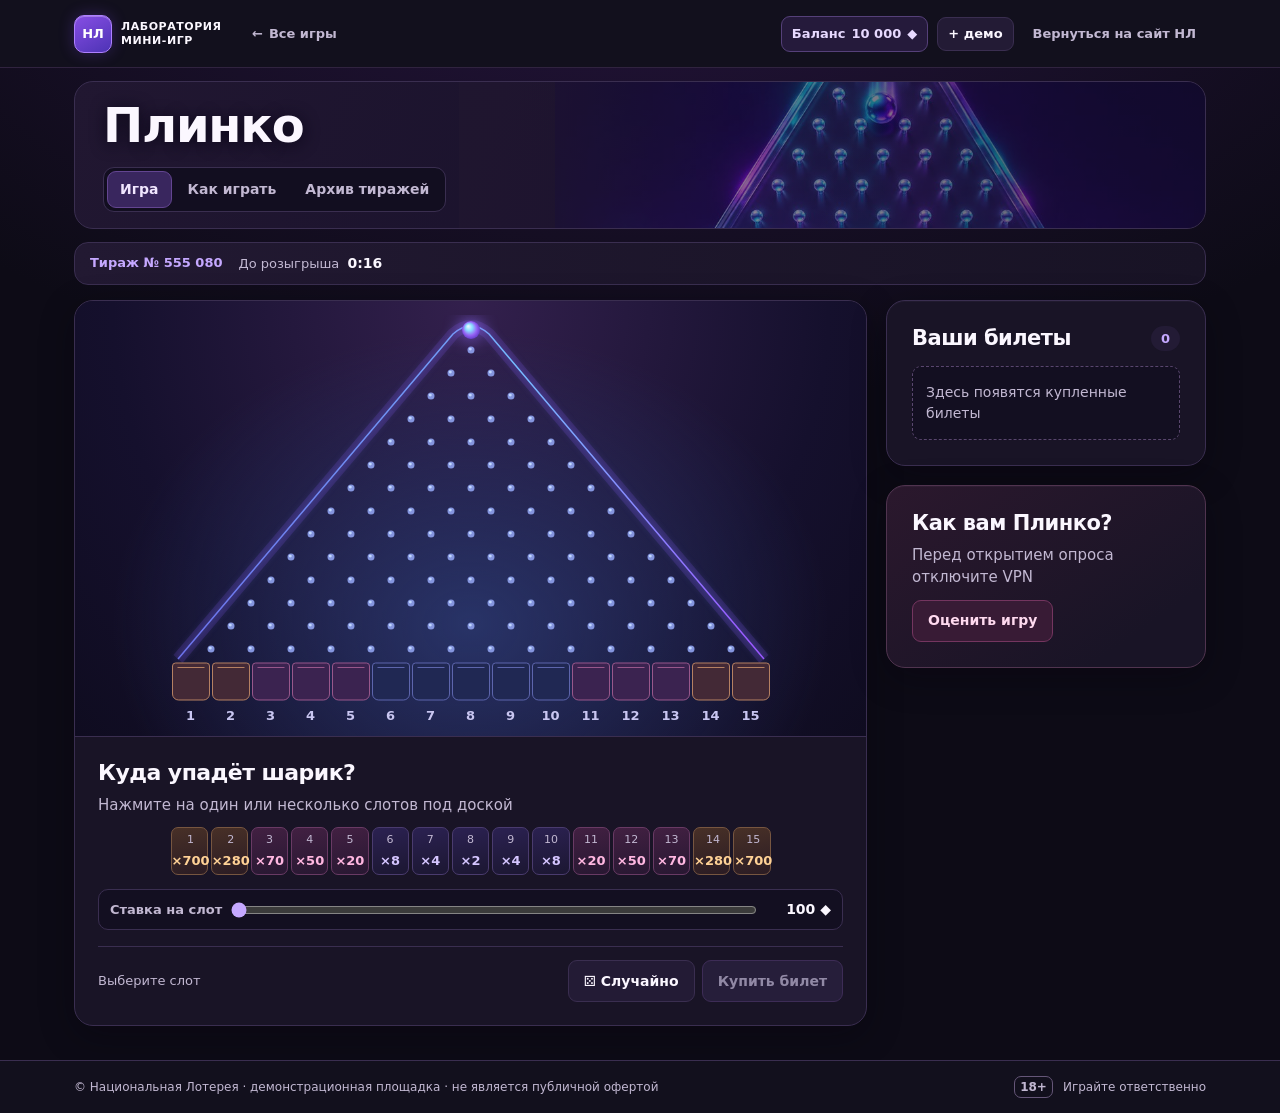
==== plinko.html @ df601f4a "Обновить мини-игры до MVP 1.2" ====
<!DOCTYPE html>
<html lang="ru">
<head>
<meta charset="UTF-8">
<meta name="viewport" content="width=device-width, initial-scale=1.0">
<meta name="robots" content="noindex, nofollow">
<!-- Yandex.Metrika counter -->
<script type="text/javascript">
    (function(m,e,t,r,i,k,a){
        m[i]=m[i]||function(){(m[i].a=m[i].a||[]).push(arguments)};
        m[i].l=1*new Date();
        for (var j = 0; j < document.scripts.length; j++) {if (document.scripts[j].src === r) { return; }}
        k=e.createElement(t),a=e.getElementsByTagName(t)[0],k.async=1,k.src=r,a.parentNode.insertBefore(k,a)
    })(window, document,'script','https://mc.yandex.ru/metrika/tag.js?id=113672659', 'ym');
    ym(113672659, 'init', {ssr:true, webvisor:true, clickmap:true, ecommerce:"dataLayer", referrer: document.referrer, url: location.href, accurateTrackBounce:true, trackLinks:true});
</script>
<!-- /Yandex.Metrika counter -->
<title>Плинко — Лаборатория мини-игр · Национальная Лотерея</title>
<link rel="stylesheet" href="assets/css/common.css">
<link rel="stylesheet" href="assets/css/plinko.css">
</head>
<body class="plinko-page">
<!-- Yandex.Metrika counter (noscript) -->
<noscript><div><img src="https://mc.yandex.ru/watch/113672659" style="position:absolute; left:-9999px;" alt="" /></div></noscript>
<!-- /Yandex.Metrika counter (noscript) -->

<header id="nlHeader"></header>
<main class="wrap">
  <div class="game-heading">
    <h1>Плинко</h1>
    <nav id="nlTabs" aria-label="Разделы игры"></nav>
  </div>

  <section class="nl-view active" id="view-game">
    <div class="nl-drawbar">
      <span class="pill">Тираж № <b id="plDrawNo" class="tnum">—</b></span>
      <span class="timer" id="plTimerWrap">До розыгрыша <b id="plTimer" class="tnum">—</b></span>
    </div>

    <div class="play-layout pl-layout">
      <div class="play-main">
        <section class="card pl-stage">
          <div class="board-art">
            <canvas id="board" width="600" height="390" aria-label="Доска Плинко"></canvas>
            <ol class="board-slots" id="plBoardSlots" aria-label="Слоты на доске"></ol>
            <p id="plPurchasedKey" class="board-key" hidden><span aria-hidden="true"></span>Купленные слоты</p>
          </div>
          <div class="pl-controls">
            <div class="section-heading">
              <h2>Куда упадёт шарик?</h2>
              <p>Нажмите на один или несколько слотов под доской</p>
            </div>
            <div class="slots-grid" id="plSlots" aria-label="Слоты"></div>
            <div class="stake-row">
              <label for="plStake">Ставка на слот</label>
              <input type="range" id="plStake" min="1" max="10" step="1" value="1">
              <output id="plStakeVal" for="plStake"></output>
            </div>
            <div class="purchase-bar">
              <div class="purchase-info">
                <span id="plSelText" role="status">Выберите слот</span>
                <span id="plPotWin"></span>
              </div>
              <div class="pl-actions">
                <button class="btn btn-ghost" id="plRandom">⚄ Случайно</button>
                <button class="btn btn-primary" id="plAddBtn" disabled>Купить билет</button>
              </div>
            </div>
          </div>
        </section>
      </div>

      <aside class="play-main">
        <section class="card card-pad tickets-panel">
          <div class="tickets-heading"><h2>Ваши билеты</h2><span class="count-badge" id="plSlipCnt">0</span></div>
          <div class="ticket-list" id="plSlip"></div>
          <div class="result-banner" id="plBanner" role="status" hidden></div>
        </section>
        <section class="card card-pad feedback-panel">
          <h2>Как вам Плинко?</h2>
          <p>Перед открытием опроса отключите VPN</p>
          <a class="btn btn-feedback" data-survey target="_blank" rel="noopener"
             data-track="gc_survey_open" data-track-params='{"entry_point":"plinko"}'>Оценить игру</a>
        </section>
      </aside>
    </div>
  </section>

  <section class="nl-view" id="view-how">
    <header class="section-heading rules-heading"><h2>Как играть</h2>
      <p>Угадайте, в каком из 15 слотов остановится шарик</p>
    </header>
    <div class="rule-grid three">
      <article class="card card-pad">
        <h3>1. Выберите слоты</h3>
        <div class="pl-static-example" aria-hidden="true"><span>7 · ×4</span><b>8 · ×2</b><span>9 · ×4</span></div>
        <p>Нажмите на один или несколько слотов под доской. Каждый выбранный слот считается отдельной ставкой</p>
      </article>
      <article class="card card-pad">
        <h3>2. Купите билет</h3>
        <p>Ползунком задайте сумму на один слот — от 100 до 1 000 кристаллов. Общая цена зависит от суммы ставки и количества выбранных слотов</p>
      </article>
      <article class="card card-pad">
        <h3>3. Проверьте результат</h3>
        <p>Раз в минуту определяется один слот для всех билетов тиража. Шарик на доске показывает результат. Итог по вашим ставкам появится в истории баланса</p>
      </article>
    </div>
    <article class="card card-pad rules-note">
      <h3>Условия победы</h3>
      <p>Если шарик остановился в выбранном слоте, ставка умножается на его коэффициент. Например, 200 кристаллов на слот 9 с коэффициентом ×4 принесут 800 кристаллов, если выпадет слот 9</p>
    </article>
    <article class="card card-pad">
      <h3>Таблица выигрышей</h3>
      <div class="table-scroll">
        <table class="nl-table">
          <thead><tr>
            <th scope="col">Слот</th>
            <th scope="col" class="r">Коэффициент</th><th scope="col" class="r">Выигрыш со 100 ◆</th>
          </tr></thead>
          <tbody id="plPrizes"></tbody>
        </table>
      </div>
    </article>
  </section>

  <section class="nl-view" id="view-history">
    <header class="section-heading rules-heading"><h2>Архив тиражей</h2>
      <p>Выпавшие слоты и результаты последних 10 розыгрышей</p>
    </header>
    <div class="archive-list" id="plHist"></div>
  </section>
</main>

<footer id="nlFooter"></footer>

<script src="assets/js/nl-config.js"></script>
<script src="assets/js/nl-ab.js"></script>
<script src="assets/js/nl-track.js"></script>
<script src="assets/js/nl-shell.js"></script>
<script src="assets/js/nl-rules.js"></script>
<script src="assets/js/nl-draw.js"></script>
<script src="assets/js/plinko.js"></script>
</body>
</html>
---- assets/css/common.css ----
:root {
  color-scheme: dark;
  --bg: #0d0b16;
  --panel: #191426;
  --soft: #231b35;
  --well: #130f21;
  --line: #3a2e50;
  --ink: #fbf7ff;
  --muted: #c2b8d2;
  --purple: #c5a8ff;
  --violet-line: #694a9d;
  --action: linear-gradient(120deg, #7544e2, #5538c4);
  --action-hover: linear-gradient(120deg, #7547d6, #4c39bd);
  --magenta: #ff92ca;
  --magenta-soft: #381b35;
  --gold: #ffcf88;
  --green: #83f2c6;
  --green-soft: #153833;
  --red: #ff8ba8;
  --radius: 19px;
  --small: 9px;
  --shadow: 0 10px 35px #06040d54, inset 0 1px #d6bdff09;
  --width: 1180px;
  --gap: 19px;
  --font-text: 'Segoe UI Variable Text', 'Segoe UI', system-ui, sans-serif;
  --font-display: 'Segoe UI Variable Display', 'Segoe UI', system-ui, sans-serif;
}

* { box-sizing: border-box; }
[hidden] { display: none !important; }
body, h1, h2, h3, p, ul { margin: 0; }
body {
  min-height: 100vh;
  display: flex;
  flex-direction: column;
  background: radial-gradient(ellipse 1000px 550px at 50% -10%, #26143e 0%, transparent 94%), var(--bg);
  color: var(--ink);
  font: 15px/1.5 var(--font-text);
  -webkit-text-size-adjust: 100%;
}
h1, h2, h3 { font-family: var(--font-display); line-height: 1.16; letter-spacing: -.025em; }
h1 { font-size: clamp(32px, 5vw, 53px); font-weight: 800; }
h2 { font-size: clamp(21px, 3vw, 27px); }
h3 { font-size: 18px; }
a { color: inherit; text-decoration: none; }
button { color: inherit; font: inherit; cursor: pointer; }
button:disabled { cursor: not-allowed; }
:focus-visible { outline: 2px solid #dcc8ff; outline-offset: 3px; }
.tnum, .timer, .nl-table .r, .wallet-values { font-variant-numeric: tabular-nums; }
.positive { color: var(--green); }
.muted { color: var(--muted); }
.wrap { width: min(100%, var(--width)); margin-inline: auto; padding: 0 24px; flex: 1; }

#nlHeader {
  border-bottom: 1px solid #30233f; background: #12101d;
}
.nl-header {
  display: flex; align-items: center; gap: 9px;
  width: 100%; min-height: 68px;
  padding: 12px max(24px, calc((100% - var(--width)) / 2 + 24px));
}
.nl-logo { display: flex; align-items: center; gap: 9px; flex-shrink: 0; }
.nl-logo .mark {
  display: grid; place-items: center; width: 38px; height: 38px;
  background: linear-gradient(150deg, #874ee4, #4d33b5); color: white; border: 1px solid #ae80ff;
  border-radius: 10px; box-shadow: 0 0 15px #7846e64d, inset 0 1px #ecd8ff55;
  font-weight: 800; font-size: 13px;
}
.nl-logo .name { font-size: 11px; font-weight: 750; letter-spacing: .05em; max-width: 112px; line-height: 1.25; }
.nl-header-spacer { flex: 1; }
.nl-back, .nl-site, .nl-balance {
  display: inline-flex; align-items: center; justify-content: center; gap: 6px;
  padding: 7px 10px; min-height: 36px; white-space: nowrap; border-radius: var(--small);
  font-size: 13px; font-weight: 650;
}
.nl-back, .nl-site { color: var(--muted); }
.nl-back:hover, .nl-site:hover { background: var(--soft); color: var(--ink); }
.nl-balance { background: #251a3b; border: 1px solid #554079; color: #e7d9ff; }
.nl-balance:hover { background: #34224e; border-color: var(--violet-line); }
.nl-balance b { font-weight: 800; }
.nl-site-short { display: none; }

.btn {
  display: inline-flex; align-items: center; justify-content: center; gap: 7px;
  min-height: 42px; padding: 9px 15px; border: 1px solid transparent;
  border-radius: var(--small); font-size: 14px; font-weight: 700; line-height: 1.2;
  background: transparent; color: var(--ink); text-align: center;
  transition: background .15s ease, border-color .15s ease, color .15s ease;
}
.btn:disabled { opacity: .60; }
.btn-primary:disabled { background: #302548; color: #e2d7fa; border-color: #563d77; box-shadow: none; }
.btn-primary {
  color: white; background: var(--action); border-color: #9e77fa;
  box-shadow: inset 0 1px #e3ceff40, 0 3px 14px #7741e642;
}
.btn-primary:hover:not(:disabled) { background: var(--action-hover); border-color: #c4a5ff; }
.btn-ghost { background: var(--soft); border-color: var(--line); }
.btn-ghost:hover:not(:disabled) { background: #302145; border-color: var(--violet-line); }
.btn-feedback { color: #ffdaef; background: var(--magenta-soft); border-color: #74355f; }
.btn-feedback:hover { background: #502443; border-color: #b25b93; }
.btn-mini { min-height: 34px; font-size: 13px; padding: 6px 10px; }
.btn-wide { width: 100%; }

.game-heading {
  position: relative; isolation: isolate; overflow: hidden;
  margin: 13px 0; padding: 16px clamp(14px, 3vw, 28px);
  border: 1px solid var(--line); border-radius: var(--radius);
  background: linear-gradient(112deg, #211731, #17102b 73%);
}
.game-heading::before {
  content: ''; position: absolute; z-index: -1; inset: 0 0 0 34%;
  background:
    linear-gradient(90deg, #211731 0%, #21173158 37%, #160e2490 100%),
    var(--game-art) right 49% / clamp(340px, 60vw, 650px) auto no-repeat;
  opacity: .75;
}
.poker-page { --game-art: url('../img/poker.jpg'); }
.plinko-page { --game-art: url('../img/plinko.jpg'); }
.game-heading h1 { font-size: clamp(32px, 5vw, 48px); text-shadow: 0 2px 16px #0b0718; }
.nl-tabs { display: flex; width: fit-content; max-width: 100%; gap: 3px; margin-top: 13px; padding: 3px;
  background: #120e20; border: 1px solid var(--line); border-radius: 11px; }
.nl-tab {
  padding: 7px 12px; border: 1px solid transparent; border-radius: var(--small);
  background: transparent; color: var(--muted); font-size: 14px; font-weight: 650;
  white-space: nowrap;
}
.nl-tab:hover { background: var(--soft); }
.nl-tab.active { color: #f1e6ff; background: #39265e; border-color: #634591; }
.nl-view:not(.active) { display: none; }
.nl-drawbar {
  display: flex; align-items: center; gap: 11px 16px; flex-wrap: wrap;
  padding: 10px 15px; margin-bottom: 15px; background: linear-gradient(90deg, #221932, #181325);
  border: 1px solid var(--line); border-radius: 14px; font-size: 13px; color: var(--muted);
}
.nl-drawbar .pill { color: var(--purple); font-weight: 750; }
.nl-drawbar .timer b, .draw-prize b { color: var(--ink); font-size: 14px; margin-left: 4px; }
.nl-drawbar .timer.soon b { color: var(--magenta); }
.nl-drawbar .draw-prize b { color: var(--gold); }
.nl-drawbar .spacer { flex: 1; }

.card { min-width: 0; background: var(--panel); border: 1px solid var(--line); border-radius: var(--radius); box-shadow: var(--shadow); }
.card-pad { padding: clamp(15px, 2.5vw, 25px); }
.play-layout { display: grid; grid-template-columns: minmax(0, 1fr) minmax(275px, 320px); align-items: start; gap: var(--gap); }
.play-main { min-width: 0; display: grid; gap: var(--gap); }
.section-heading p, .rules-note p, .rule-grid p, .table-note, .feedback-panel p { color: var(--muted); margin-top: 8px; }
.section-heading p { max-width: 66ch; }
.rules-heading { margin: 5px 0 16px; }
.rule-grid { display: grid; grid-template-columns: repeat(2, minmax(0, 1fr)); gap: var(--gap); }
.rule-grid.three { grid-template-columns: repeat(3, minmax(0, 1fr)); }
.rules-note { margin: var(--gap) 0; }
.prize-grid { display: grid; grid-template-columns: minmax(230px, .75fr) minmax(0, 1.4fr); gap: var(--gap); align-items: start; }
.table-scroll { overflow-x: auto; margin-top: 12px; }
.nl-table { width: 100%; border-collapse: collapse; font-size: 14px; }
.nl-table td, .nl-table th { text-align: left; padding: 9px 8px; border-bottom: 1px solid var(--line); }
.nl-table tbody tr:last-child > * { border-bottom: 0; }
.nl-table thead { color: var(--muted); background: var(--soft); }
.nl-table tbody th { font-weight: 650; }
.nl-table .r { text-align: right; white-space: nowrap; }

.tickets-heading, .ticket-line, .purchase-bar { display: flex; align-items: center; justify-content: space-between; gap: 12px; }
.tickets-heading { margin-bottom: 15px; }
.tickets-heading h2, .feedback-panel h2 { font-size: 21px; }
.count-badge {
  min-width: 29px; padding: 3px 8px; text-align: center;
  border-radius: 30px; background: var(--soft); color: var(--purple); font-weight: 750; font-size: 13px;
}
.ticket-list { display: grid; gap: 8px; }
.empty-state {
  color: var(--muted); font-size: 14px; padding: 15px 13px;
  border: 1px dashed #59466e; border-radius: var(--small); background: var(--well);
}
.ticket-row { font-size: 13px; min-width: 0; padding: 10px 11px; border-radius: var(--small); border: 1px solid var(--line); }
.ticket-row p { color: var(--muted); margin-top: 4px; }
.ticket-main { background: #211932; }
.ticket-extra { background: #2c182c; border-color: #54304e; }
.ticket-line > :last-child { text-align: right; }
.ticket-line > b { white-space: nowrap; }
.tickets-panel .btn, .feedback-panel .btn { margin-top: 11px; }
.tickets-note { margin-top: 10px; color: var(--muted); font-size: 13px; }
.purchase-bar { margin-top: 16px; padding-top: 13px; border-top: 1px solid var(--line); }
.purchase-info { display: grid; color: var(--muted); font-size: 13px; }
.purchase-bar .btn { white-space: nowrap; }

.archive-list { display: grid; gap: 9px; }
.archive-row {
  display: grid; grid-template-columns: minmax(145px, 1fr) minmax(130px, 1.2fr) minmax(175px, 1fr);
  align-items: center; gap: 12px; padding: 13px 17px;
}
.archive-row h3 { font-size: 16px; margin-bottom: 4px; }
.archive-row time, .archive-result span { color: var(--muted); font-size: 13px; }
.archive-result { display: grid; gap: 3px; font-size: 14px; }
.nl-footer { margin-top: 34px; background: #12101d; border-top: 1px solid var(--line); color: var(--muted); font-size: 12px; }
.nl-footer .row {
  width: min(100%, var(--width)); display: flex; flex-wrap: wrap; align-items: center;
  justify-content: space-between; gap: 8px; margin-inline: auto; padding: 15px 24px;
}
.age { border: 1px solid #655678; border-radius: 7px; padding: 1px 5px; font-weight: 700; }

.wallet-dialog {
  inset: 0; width: min(560px, calc(100% - 28px)); max-height: min(740px, 88dvh);
  padding: 0; border: 1px solid var(--line); border-radius: var(--radius);
  box-shadow: 0 16px 80px #08050cd9; color: var(--ink); background: var(--panel);
}
.wallet-dialog::backdrop { background: #080510bc; }
.wallet-head {
  position: sticky; top: 0; z-index: 1; display: flex; justify-content: space-between;
  padding: 20px; background: #241a37; border-bottom: 1px solid var(--line);
}
.wallet-current { color: var(--purple); font-size: 24px; font-weight: 800; margin-top: 4px; }
.wallet-close { border: 1px solid var(--line); border-radius: 10px; padding: 1px 10px 3px; font-size: 20px; background: var(--soft); }
.wallet-rows { list-style: none; padding: 2px 20px; }
.wallet-row { display: flex; align-items: flex-start; justify-content: space-between; gap: 14px; padding: 13px 0; }
.wallet-row + .wallet-row { border-top: 1px solid var(--line); }
.wallet-row div { display: grid; min-width: 0; }
.wallet-row span, .wallet-row time { color: var(--muted); font-size: 13px; }
.wallet-values { text-align: right; white-space: nowrap; }
.wallet-selection { overflow-wrap: anywhere; }
.wallet-row .wallet-status { font-weight: 650; color: var(--purple); }

.nl-debug {
  position: fixed; right: 10px; bottom: 10px; z-index: 30; width: min(340px, 90vw);
  max-height: 36vh; overflow: auto; padding: 12px; background: var(--panel); border: 1px solid var(--line);
  border-radius: var(--small); font: 12px/1.5 monospace; box-shadow: var(--shadow);
}
.nl-debug .hd { font-weight: 750; }
.nl-debug .ev { border-bottom: 1px solid var(--line); }
.nl-debug .n { color: var(--purple); }
.demo-note { text-align: center; color: var(--muted); padding: 8px; }

@media (max-width: 850px) {
  .play-layout { grid-template-columns: minmax(0, 1fr) minmax(220px, 255px); }
  .prize-grid { grid-template-columns: 1fr; }
}
@media (max-width: 740px) {
  :root { --gap: 14px; }
  .wrap, .nl-header, .nl-footer .row { padding-inline: 15px; }
  #nlHeader {
  border-bottom: 1px solid #30233f; background: #12101d;
}
.nl-header { min-height: 62px; gap: 5px; }
  .nl-site-long, .nl-logo .name { display: none; }
  .nl-site-short { display: inline; }
  .nl-back, .nl-site { padding-inline: 6px; }
  .nl-balance { padding-inline: 8px; }
  .play-layout { grid-template-columns: 1fr; }
  .rule-grid.three { grid-template-columns: 1fr; }
}
@media (max-width: 540px) {
  .game-heading { margin: 11px 0; padding-block: 15px; }
  .rule-grid { grid-template-columns: 1fr; }
  .archive-row { grid-template-columns: 1fr auto; gap: 8px; padding: 11px 12px; }
  .archive-result { grid-column: 1 / -1; }
  .nl-drawbar .spacer { display: none; }
  .nl-drawbar { gap: 6px 12px; }
  .draw-prize { width: 100%; }
}
@media (max-width: 420px) {
  #nlHeader {
  border-bottom: 1px solid #30233f; background: #12101d;
}
.nl-header { flex-wrap: wrap; row-gap: 2px; }
  .nl-site { margin-left: auto; }
  .nl-back-txt { display: none; }
  .nl-back { min-width: 26px; }
  .nl-balance .label { font-size: 11px; }
  .nl-site-short, #nlTopup { font-size: 11px; }
  .nl-tab { padding-inline: 7px; font-size: 13px; }
  .purchase-bar { align-items: start; flex-direction: column; gap: 8px; }
  .purchase-bar > .btn { width: 100%; }
}
@media (prefers-reduced-motion: reduce) {
  *, *::before, *::after { transition: none !important; scroll-behavior: auto !important; }
}
---- assets/css/plinko.css ----
.pl-stage { overflow: hidden; }
.board-art {
  display: grid; place-items: center; padding: 14px 13px 10px;
  border-bottom: 1px solid var(--line);
  background:
    radial-gradient(ellipse at 50% 74%, #283367 0%, transparent 64%),
    radial-gradient(ellipse at 50% 0%, #33204d 0%, #15102d 64%, #0f0c20);
}
#board { width: 100%; max-width: 600px; height: auto; display: block; }
.board-slots {
  display: grid; grid-template-columns: repeat(15, minmax(0, 1fr));
  width: min(100%, 600px); margin: 0; padding: 0; list-style: none;
  color: #c9c6f1; font-size: clamp(10px, 2vw, 13px); font-weight: 700; text-align: center;
  font-variant-numeric: tabular-nums;
}
.board-slots li { line-height: 1.65; margin-inline: 2px; border-radius: 5px; }
.board-slots .purchased { background: #673ab0; color: white; }
.board-slots .landed { background: #1c554a; color: var(--green); }
.board-slots .purchased.landed { outline: 2px solid var(--purple); outline-offset: 1px; }
.board-key { display: flex; align-items: center; justify-content: center; gap: 6px; margin-top: 6px; color: #dfcbff; font-size: 12px; font-weight: 650; }
.board-key span { width: 9px; height: 9px; border-radius: 3px; background: #b48aff; box-shadow: 0 0 7px #a56af8; }
.pl-controls { padding: clamp(14px, 2.5vw, 23px); }
.pl-controls h2 { font-size: 22px; }
.slots-grid {
  display: grid; grid-template-columns: repeat(15, minmax(0, 1fr)); gap: 3px;
  max-width: 600px; margin: 11px auto 14px;
}
.slotbtn, .slot-result {
  display: grid; place-items: center; gap: 2px; min-width: 0; min-height: 48px; line-height: 1.1;
  border-radius: 7px; border: 1px solid #4a3b6e; padding: 3px 0; text-align: center;
  background: linear-gradient(170deg, #2b2151, #1c1732); color: #d5c5ff; font-size: 13px;
}
.slotbtn span { font-size: 11px; color: var(--muted); }
.slotbtn b, .slot-result b { font-variant-numeric: tabular-nums; }
.slotbtn.tier-hot, .slot-result.tier-hot { background: linear-gradient(170deg, #483027, #2b1c24); border-color: #775640; color: #ffd296; }
.slotbtn.tier-mid, .slot-result.tier-mid { background: linear-gradient(170deg, #422042, #281832); border-color: #693a64; color: #ffb7e1; }
.slotbtn:hover { border-color: var(--purple); }
.slotbtn[aria-pressed="true"] {
  background: var(--action); color: white; border-color: #d9bbff;
  box-shadow: inset 0 0 0 1px #c79aff8f, 0 0 10px #9b61ff74;
}
.slotbtn[aria-pressed="true"] span { color: white; }
.slotbtn.landed { outline: 2px solid var(--green); outline-offset: -2px; }
.stake-row { display: flex; align-items: center; gap: 9px; padding: 9px 11px; background: var(--well); border: 1px solid var(--line); border-radius: 10px; }
.stake-row label { color: var(--muted); font-size: 13px; font-weight: 650; }
.stake-row input { flex: 1; min-width: 55px; margin: 0; accent-color: var(--purple); }
.stake-row output { min-width: 65px; font-weight: 750; font-size: 14px; text-align: right; }
.pl-actions { display: flex; gap: 7px; flex-wrap: wrap; }
.pl-ticket-bets { padding: 5px 0 0; list-style: none; }
.pl-ticket-bets li { display: flex; gap: 6px; justify-content: space-between; padding-top: 3px; }
.result-banner {
  margin-top: 13px; padding: 10px 12px; border-radius: 11px; background: var(--soft);
  color: var(--ink); font-size: 14px;
}
.result-banner > p { color: var(--muted); }
.result-banner > strong { display: block; margin-block: 3px; font-size: 19px; }
.result-banner.win { background: var(--green-soft); }
.result-banner.win b { color: var(--green); }
.feedback-panel { background: linear-gradient(145deg, #2b182d, var(--panel) 80%); border-color: #50344f; }
.pl-static-example { display: flex; margin-top: 9px; gap: 5px; flex-wrap: wrap; }
.pl-static-example > * {
  padding: 4px 8px; border-radius: 7px; background: var(--soft); color: var(--purple); font-size: 13px;
}
.pl-static-example > b { background: var(--action); color: white; }
.slot-result { display: inline-flex; width: fit-content; gap: 7px; min-height: 30px; padding: 4px 8px; }
@media (max-width: 1030px) {
  .slots-grid { grid-template-columns: repeat(8, minmax(0, 1fr)); }
}
@media (max-width: 520px) {
  .slots-grid { grid-template-columns: repeat(5, minmax(0, 1fr)); gap: 4px; }
  .pl-actions { width: 100%; }
  .pl-actions .btn-primary { flex: 1; }
}
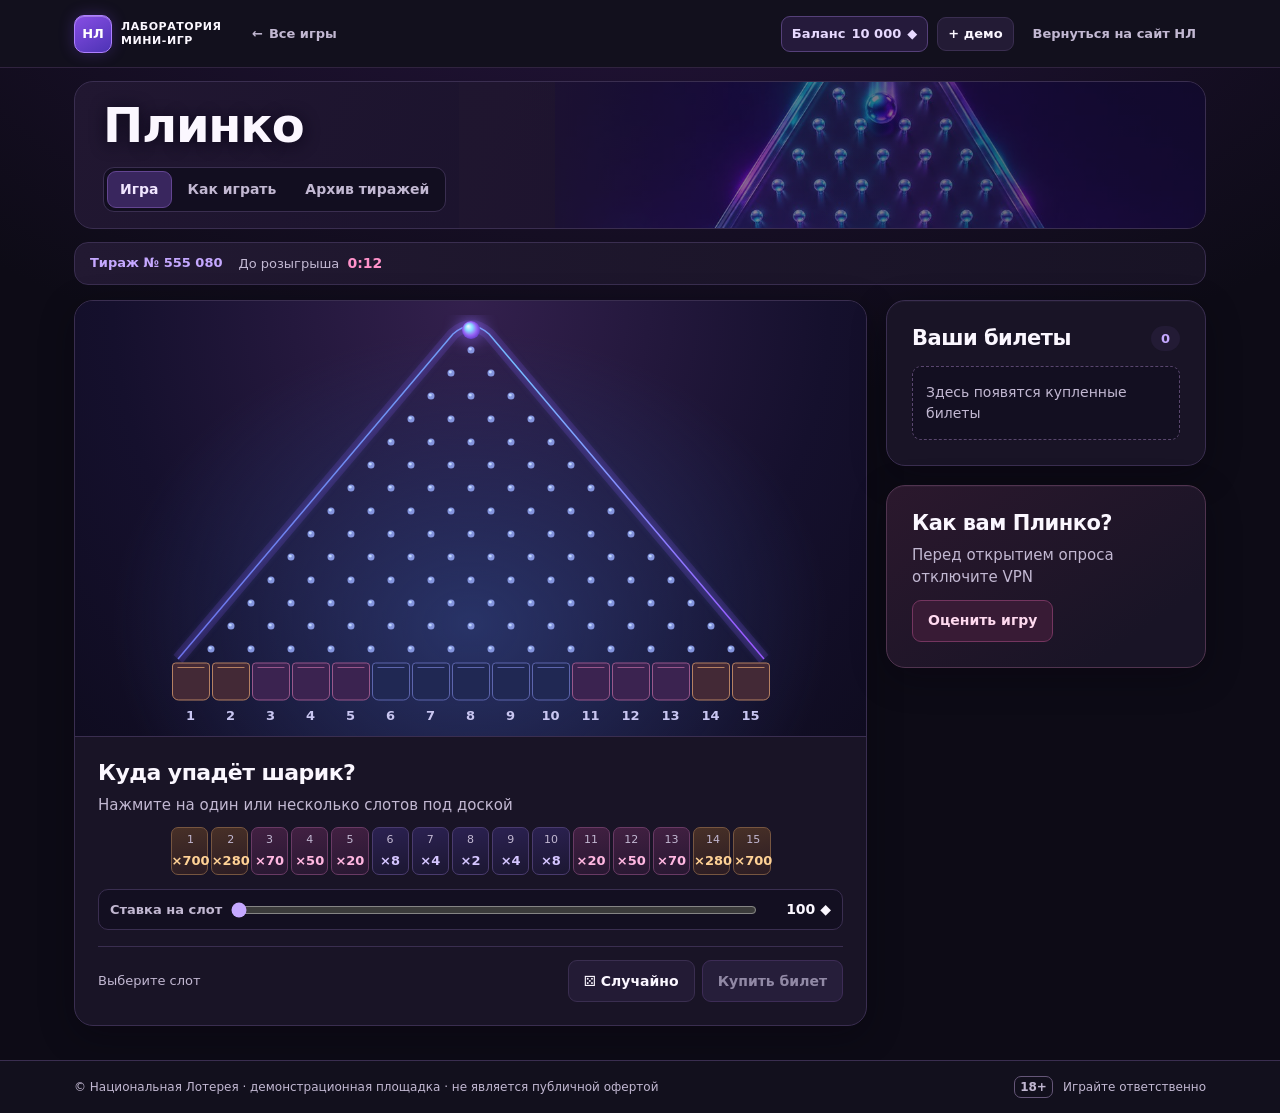
==== commit 281cfe1d: "Добавить графики в архивы тиражей" ====
--- a/plinko.html
+++ b/plinko.html
@@ -18,6 +18,7 @@
 <title>Плинко — Лаборатория мини-игр · Национальная Лотерея</title>
 <link rel="stylesheet" href="assets/css/common.css">
 <link rel="stylesheet" href="assets/css/plinko.css">
+<link rel="stylesheet" href="assets/css/archive.css">
 </head>
 <body class="plinko-page">
 <!-- Yandex.Metrika counter (noscript) -->
@@ -124,9 +125,24 @@
   </section>
 
   <section class="nl-view" id="view-history">
-    <header class="section-heading rules-heading"><h2>Архив тиражей</h2>
-      <p>Выпавшие слоты и результаты последних 10 розыгрышей</p>
-    </header>
+    <header class="rules-heading"><h2>Архив тиражей</h2></header>
+    <article class="card card-pad archive-visuals archive-visuals-plinko" id="plArchiveVisuals" hidden>
+      <div class="archive-chart-heading">
+        <div>
+          <h3>Выпавшие слоты</h3>
+          <p>От новых тиражей к старым</p>
+        </div>
+        <span class="archive-sample" id="plArchiveSample"></span>
+      </div>
+      <ol class="archive-recent" id="plArchiveRecent" aria-label="Слоты последних тиражей"></ol>
+      <div class="archive-chart-divider">
+        <h3>Частота выпадения слотов</h3>
+        <p class="archive-axis-label">Число выпадений</p>
+        <div id="plArchivePlot"></div>
+      </div>
+    </article>
+    <p class="empty-state archive-visuals" id="plArchiveEmpty" hidden>Статистика появится после первого тиража</p>
+    <h3 class="archive-list-title">Последние 10 тиражей</h3>
     <div class="archive-list" id="plHist"></div>
   </section>
 </main>
@@ -139,6 +155,7 @@
 <script src="assets/js/nl-shell.js"></script>
 <script src="assets/js/nl-rules.js"></script>
 <script src="assets/js/nl-draw.js"></script>
+<script src="assets/js/nl-archive.js"></script>
 <script src="assets/js/plinko.js"></script>
 </body>
 </html>
--- a/assets/css/archive.css
+++ b/assets/css/archive.css
@@ -0,0 +1,185 @@
+.archive-visuals { margin-bottom: var(--gap); }
+.archive-visuals-plinko {
+  --chart-start: #4f61ce;
+  --chart-end: #87d1ff;
+  background: radial-gradient(ellipse 80% 100% at 50% 100%, #201d3d, transparent), var(--panel);
+}
+.archive-visuals-poker {
+  display: grid;
+  grid-template-columns: minmax(250px, .9fr) minmax(0, 2fr);
+  gap: var(--gap);
+}
+.archive-rank-card {
+  --chart-start: #7550cb;
+  --chart-end: #f395d5;
+  background: radial-gradient(ellipse 78% 90% at 68% 100%, #2a1c39, transparent), var(--panel);
+}
+.archive-color-card { background: linear-gradient(145deg, #291a32, var(--panel) 68%); }
+.archive-chart-heading {
+  display: flex;
+  align-items: flex-start;
+  justify-content: space-between;
+  flex-wrap: wrap;
+  gap: 6px 12px;
+}
+.archive-chart-heading p { margin-top: 4px; color: var(--muted); font-size: 13px; }
+.archive-sample {
+  flex: none;
+  padding: 3px 9px;
+  border: 1px solid var(--line);
+  border-radius: 7px;
+  background: var(--soft);
+  color: var(--muted);
+  font-size: 12px;
+  font-weight: 700;
+  font-variant-numeric: tabular-nums;
+}
+.archive-recent {
+  display: flex;
+  flex-wrap: wrap;
+  gap: 5px;
+  padding: 0;
+  margin: 13px 0 0;
+  list-style: none;
+}
+.archive-recent .slot-result {
+  justify-content: center;
+  min-width: 33px;
+  padding-inline: 5px;
+  font-weight: 750;
+  font-variant-numeric: tabular-nums;
+}
+.archive-recent li:first-child {
+  outline: 1px solid #b9defa;
+  outline-offset: -1px;
+  box-shadow: 0 0 10px #79bafa45;
+}
+.archive-chart-divider {
+  margin-top: 18px;
+  padding-top: 16px;
+  border-top: 1px solid var(--line);
+}
+.archive-axis-label { margin-top: 8px; color: var(--muted); font-size: 12px; }
+
+.archive-plot {
+  --plot-height: 110px;
+  --label-height: 25px;
+  --scale-width: 2.9ch;
+  position: relative;
+  margin-top: 21px;
+  min-width: 0;
+  font-size: 12px;
+  font-variant-numeric: tabular-nums;
+}
+.archive-plot-scale {
+  position: absolute;
+  inset: 0 0 var(--label-height);
+  pointer-events: none;
+}
+.archive-plot-scale span {
+  position: absolute;
+  bottom: var(--level);
+  width: 100%;
+  transform: translateY(50%);
+  color: var(--muted);
+  line-height: 1;
+}
+.archive-plot-scale span::after {
+  content: '';
+  position: absolute;
+  inset: 50% 0 auto var(--scale-width);
+  border-top: 1px solid #c4b1e929;
+}
+.archive-plot-scale span:first-child::after { border-color: #c4b1e965; }
+.archive-plot-values {
+  display: grid;
+  grid-template-columns: repeat(var(--columns), minmax(0, 1fr));
+  gap: clamp(2px, .8vw, 9px);
+  position: relative;
+  padding: 0 3px 0 calc(var(--scale-width) + 3px);
+  margin: 0;
+}
+.archive-plot-column {
+  display: grid;
+  grid-template-rows: var(--plot-height) var(--label-height);
+  text-align: center;
+}
+.archive-plot-column dt {
+  grid-row: 2;
+  align-self: end;
+  color: var(--muted);
+  font-weight: 700;
+}
+.archive-plot-column dd { grid-row: 1; position: relative; margin: 0; }
+.archive-plot-fill {
+  position: absolute;
+  inset: auto 0 0;
+  height: var(--level);
+  border-radius: 5px 5px 0 0;
+  background: linear-gradient(0deg, var(--chart-start), var(--chart-end));
+}
+.archive-plot-count {
+  position: absolute;
+  left: 50%;
+  bottom: calc(var(--level) + 3px);
+  transform: translateX(-50%);
+  color: var(--ink);
+  font-weight: 750;
+  line-height: 1.1;
+}
+.archive-plot-unit {
+  position: absolute;
+  width: 1px;
+  height: 1px;
+  padding: 0;
+  margin: -1px;
+  overflow: hidden;
+  clip-path: inset(50%);
+  white-space: nowrap;
+}
+
+.archive-color {
+  --bar-from: #736da5;
+  --bar-to: #cbc2ee;
+  display: grid;
+  grid-template-columns: minmax(0, 1fr) auto;
+  align-items: center;
+  gap: 6px 8px;
+  margin-top: 17px;
+  font-size: 13px;
+}
+.archive-color.red { --bar-from: #d74b80; --bar-to: #ff9bbd; }
+.archive-color-label { font-weight: 750; }
+.archive-color-label span { color: #c6bbec; }
+.archive-color.red .archive-color-label span { color: var(--red); }
+.archive-color-value { color: var(--muted); white-space: nowrap; font-variant-numeric: tabular-nums; }
+.archive-color-track {
+  grid-column: 1 / -1;
+  height: 9px;
+  border-radius: 10px;
+  background: #322642;
+  overflow: hidden;
+}
+.archive-color-track span {
+  display: block;
+  width: var(--share);
+  height: 100%;
+  border-radius: inherit;
+  background: linear-gradient(90deg, var(--bar-from), var(--bar-to));
+}
+.archive-list-title { margin: 0 0 10px; }
+
+@media (max-width: 760px) {
+  .archive-visuals-poker { grid-template-columns: minmax(0, 1fr); }
+}
+@media (max-width: 480px) {
+  .archive-plot { --plot-height: 98px; --scale-width: 2.55ch; font-size: 11px; }
+  .archive-plot-fill { border-radius: 3px 3px 0 0; }
+  .archive-recent .slot-result { min-width: 30px; min-height: 27px; }
+}
+@media (max-width: 360px) {
+  .archive-visuals-plinko .archive-plot-column dt { font-size: 10px; }
+  .archive-visuals-plinko .archive-plot-column:not(:last-child) dt {
+    border-inline-end: 1px solid #c4b1e929;
+  }
+}
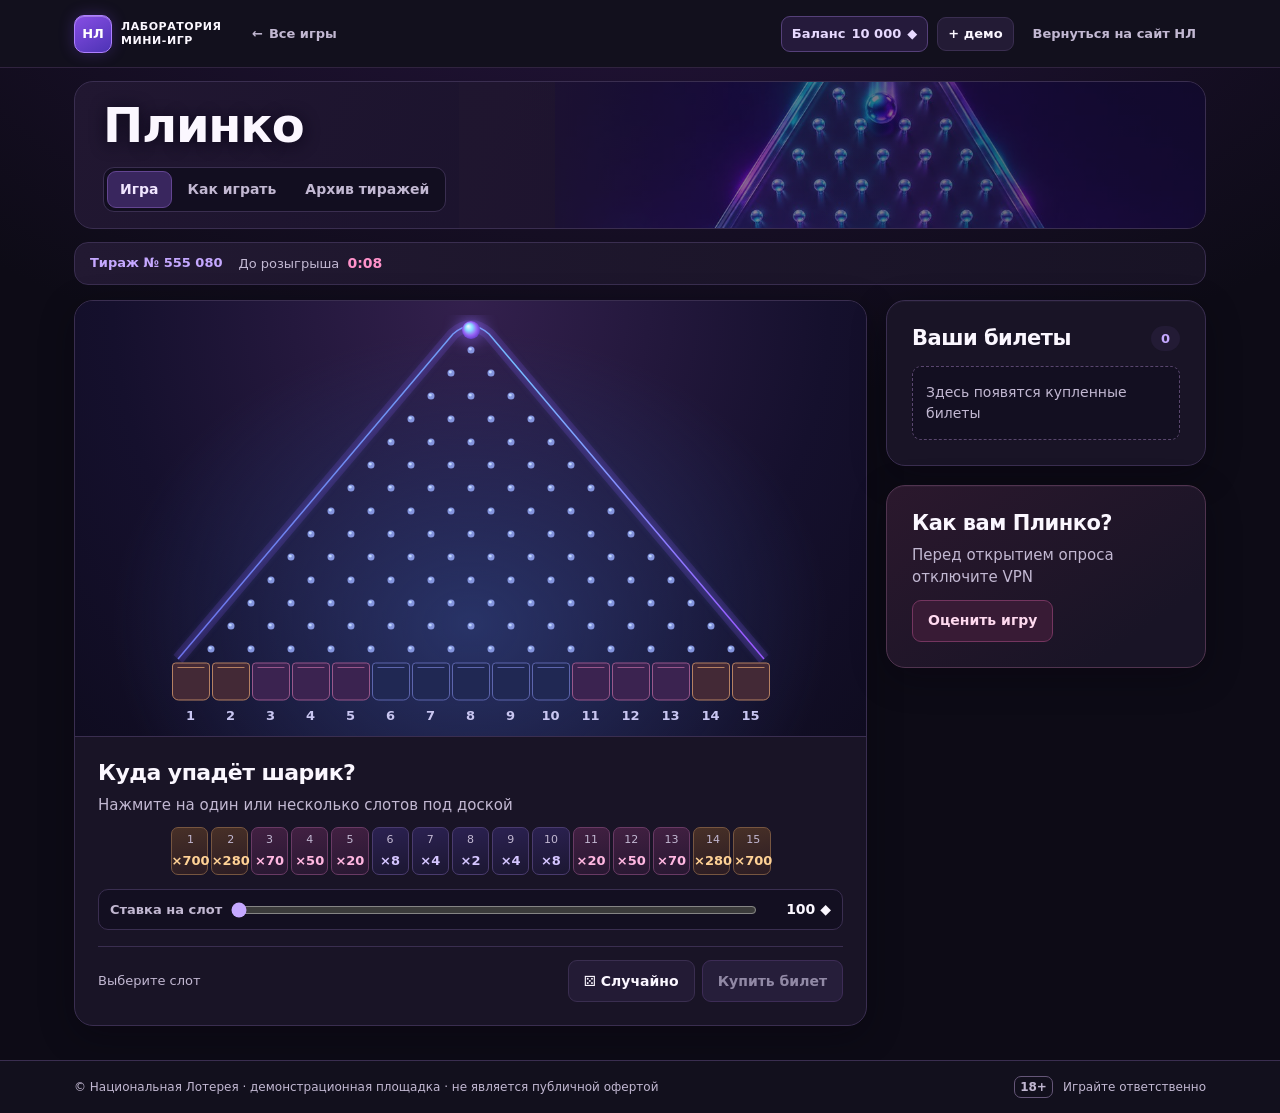
==== commit a1e2d9c9: "Обновить выигрыши в дополнительной игре Покера 52" ====
--- a/plinko.html
+++ b/plinko.html
@@ -149,11 +149,11 @@
 
 <footer id="nlFooter"></footer>
 
-<script src="assets/js/nl-config.js"></script>
+<script src="assets/js/nl-config.js?v=1.2.1"></script>
 <script src="assets/js/nl-ab.js"></script>
 <script src="assets/js/nl-track.js"></script>
 <script src="assets/js/nl-shell.js"></script>
-<script src="assets/js/nl-rules.js"></script>
+<script src="assets/js/nl-rules.js?v=1.2.1"></script>
 <script src="assets/js/nl-draw.js"></script>
 <script src="assets/js/nl-archive.js"></script>
 <script src="assets/js/plinko.js"></script>
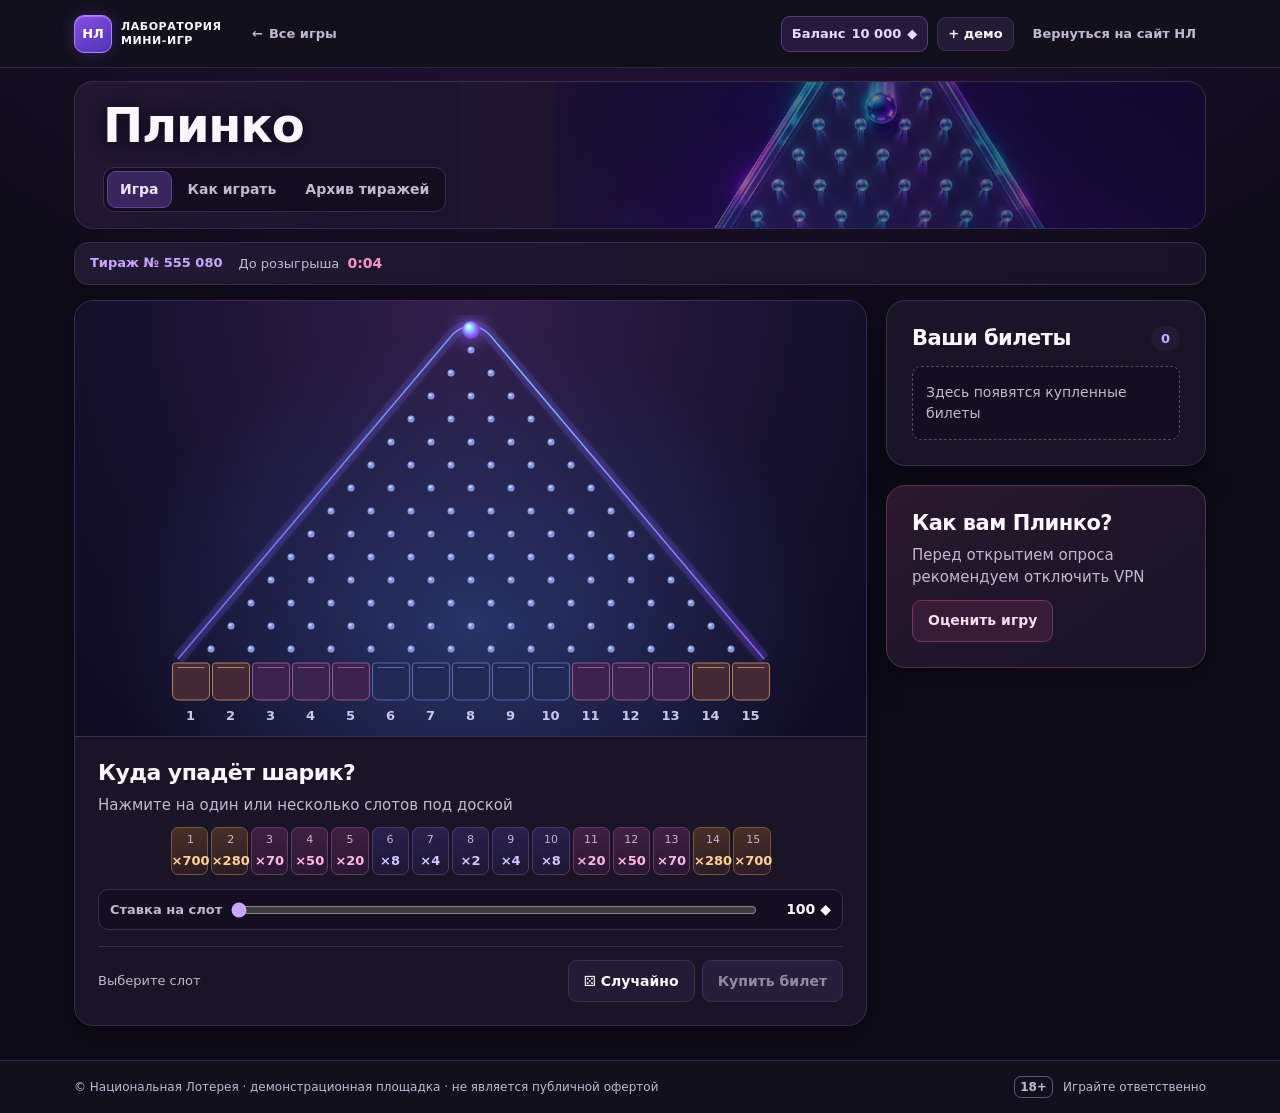
==== commit 59036ec1: "Улучшить выбор ставок и мобильную историю баланса" ====
--- a/plinko.html
+++ b/plinko.html
@@ -16,8 +16,8 @@
 </script>
 <!-- /Yandex.Metrika counter -->
 <title>Плинко — Лаборатория мини-игр · Национальная Лотерея</title>
-<link rel="stylesheet" href="assets/css/common.css">
-<link rel="stylesheet" href="assets/css/plinko.css">
+<link rel="stylesheet" href="assets/css/common.css?v=1.2.2">
+<link rel="stylesheet" href="assets/css/plinko.css?v=1.2.2">
 <link rel="stylesheet" href="assets/css/archive.css">
 </head>
 <body class="plinko-page">
@@ -44,7 +44,10 @@
           <div class="board-art">
             <canvas id="board" width="600" height="390" aria-label="Доска Плинко"></canvas>
             <ol class="board-slots" id="plBoardSlots" aria-label="Слоты на доске"></ol>
-            <p id="plPurchasedKey" class="board-key" hidden><span aria-hidden="true"></span>Купленные слоты</p>
+            <div class="board-keys">
+              <p id="plSelectedKey" class="board-key" hidden><span aria-hidden="true"></span>Выбранные слоты</p>
+              <p id="plPurchasedKey" class="board-key" hidden><span aria-hidden="true"></span>Купленные слоты</p>
+            </div>
           </div>
           <div class="pl-controls">
             <div class="section-heading">
@@ -79,7 +82,7 @@
         </section>
         <section class="card card-pad feedback-panel">
           <h2>Как вам Плинко?</h2>
-          <p>Перед открытием опроса отключите VPN</p>
+          <p>Перед открытием опроса рекомендуем отключить VPN</p>
           <a class="btn btn-feedback" data-survey target="_blank" rel="noopener"
              data-track="gc_survey_open" data-track-params='{"entry_point":"plinko"}'>Оценить игру</a>
         </section>
@@ -152,10 +155,10 @@
 <script src="assets/js/nl-config.js?v=1.2.1"></script>
 <script src="assets/js/nl-ab.js"></script>
 <script src="assets/js/nl-track.js"></script>
-<script src="assets/js/nl-shell.js"></script>
+<script src="assets/js/nl-shell.js?v=1.2.2"></script>
 <script src="assets/js/nl-rules.js?v=1.2.1"></script>
 <script src="assets/js/nl-draw.js"></script>
 <script src="assets/js/nl-archive.js"></script>
-<script src="assets/js/plinko.js"></script>
+<script src="assets/js/plinko.js?v=1.2.2"></script>
 </body>
 </html>
--- a/assets/css/common.css
+++ b/assets/css/common.css
@@ -46,7 +46,7 @@
 button { color: inherit; font: inherit; cursor: pointer; }
 button:disabled { cursor: not-allowed; }
 :focus-visible { outline: 2px solid #dcc8ff; outline-offset: 3px; }
-.tnum, .timer, .nl-table .r, .wallet-values { font-variant-numeric: tabular-nums; }
+.tnum, .timer, .nl-table .r, .wallet-amount { font-variant-numeric: tabular-nums; }
 .positive { color: var(--green); }
 .muted { color: var(--muted); }
 .wrap { width: min(100%, var(--width)); margin-inline: auto; padding: 0 24px; flex: 1; }
@@ -197,25 +197,66 @@
 .age { border: 1px solid #655678; border-radius: 7px; padding: 1px 5px; font-weight: 700; }
 
 .wallet-dialog {
-  inset: 0; width: min(560px, calc(100% - 28px)); max-height: min(740px, 88dvh);
+  inset: 0; width: min(560px, calc(100% - 20px)); max-height: min(740px, calc(100dvh - 24px));
   padding: 0; border: 1px solid var(--line); border-radius: var(--radius);
   box-shadow: 0 16px 80px #08050cd9; color: var(--ink); background: var(--panel);
+  overflow: auto; overscroll-behavior: contain;
 }
 .wallet-dialog::backdrop { background: #080510bc; }
 .wallet-head {
-  position: sticky; top: 0; z-index: 1; display: flex; justify-content: space-between;
-  padding: 20px; background: #241a37; border-bottom: 1px solid var(--line);
-}
-.wallet-current { color: var(--purple); font-size: 24px; font-weight: 800; margin-top: 4px; }
-.wallet-close { border: 1px solid var(--line); border-radius: 10px; padding: 1px 10px 3px; font-size: 20px; background: var(--soft); }
-.wallet-rows { list-style: none; padding: 2px 20px; }
-.wallet-row { display: flex; align-items: flex-start; justify-content: space-between; gap: 14px; padding: 13px 0; }
-.wallet-row + .wallet-row { border-top: 1px solid var(--line); }
-.wallet-row div { display: grid; min-width: 0; }
-.wallet-row span, .wallet-row time { color: var(--muted); font-size: 13px; }
-.wallet-values { text-align: right; white-space: nowrap; }
-.wallet-selection { overflow-wrap: anywhere; }
-.wallet-row .wallet-status { font-weight: 650; color: var(--purple); }
+  position: sticky; top: 0; z-index: 1; display: flex; align-items: flex-start; justify-content: space-between;
+  gap: 10px; padding: 14px 18px; background: #241a37; border-bottom: 1px solid var(--line);
+}
+.wallet-current { color: var(--purple); font-size: 23px; font-weight: 800; margin-top: 2px; }
+.wallet-close {
+  display: grid; place-items: center; min-width: 36px; min-height: 36px; padding: 2px;
+  border: 1px solid var(--line); border-radius: 9px; font-size: 23px; line-height: 1; background: var(--soft);
+}
+.wallet-rows { display: grid; gap: 7px; list-style: none; padding: 10px 12px 12px; }
+.wallet-row { min-width: 0; border: 1px solid var(--line); border-radius: 10px; background: var(--well); }
+.wallet-summary {
+  display: grid; grid-template-columns: minmax(0, 1fr) auto 10px; align-items: center; gap: 8px 10px;
+  min-height: 51px; padding: 7px 10px; border-radius: 9px; list-style: none; cursor: pointer;
+}
+.wallet-summary::-webkit-details-marker { display: none; }
+summary.wallet-summary:hover, .wallet-row details[open] > summary { background: var(--soft); }
+.wallet-summary-plain { grid-template-columns: minmax(0, 1fr) auto; cursor: inherit; }
+.wallet-row-title, .wallet-row-values { display: grid; gap: 2px; line-height: 1.26; }
+.wallet-row-title { min-width: 0; overflow-wrap: anywhere; }
+.wallet-row-values, .wallet-amount { text-align: right; }
+.wallet-amount { white-space: nowrap; font-size: 14px; }
+.wallet-meta, .wallet-row-title time { color: var(--muted); font-size: 12px; }
+.wallet-chevron {
+  width: 7px; height: 7px; margin-top: -3px; border-right: 2px solid var(--purple); border-bottom: 2px solid var(--purple);
+  transform: rotate(45deg);
+}
+.wallet-row details[open] .wallet-chevron { margin-top: 4px; transform: rotate(225deg); }
+.wallet-details { padding: 10px; }
+.wallet-detail-grid {
+  display: grid; grid-template-columns: repeat(2, minmax(0, 1fr)); gap: 8px 11px; margin: 0;
+  font-size: 13px; line-height: 1.3;
+}
+.wallet-detail-grid dt, .wallet-selection-note { color: var(--muted); font-size: 12px; }
+.wallet-detail-grid dd { margin: 2px 0 0; font-weight: 650; overflow-wrap: anywhere; }
+.wallet-selection { display: grid; gap: 6px; padding-top: 8px; margin-top: 10px; border-top: 1px solid var(--line); }
+.wallet-bets { display: grid; gap: 5px; padding: 0; list-style: none; font-size: 13px; }
+.wallet-bets li {
+  display: grid; grid-template-columns: minmax(0, 1fr) auto; gap: 2px 8px; align-items: baseline;
+  padding: 5px 8px; border: 1px solid var(--line); border-radius: 7px;
+}
+.wallet-bets strong span { color: var(--purple); }
+.wallet-bet-result { grid-column: 1 / -1; color: var(--muted); font-size: 12px; }
+.wallet-bet-result.positive { color: var(--green); }
+.wallet-cards { display: flex; flex-wrap: wrap; gap: 4px; }
+.wallet-cards span {
+  min-width: 32px; padding: 3px 5px; border: 1px solid var(--line); border-radius: 6px;
+  text-align: center; white-space: nowrap; color: var(--ink); background: var(--soft); font-size: 13px;
+}
+@media (max-width: 420px) {
+  .wallet-head { padding: 11px 12px; }
+  .wallet-rows { padding: 8px; }
+  .wallet-summary { gap: 6px; padding-inline: 8px; font-size: 14px; }
+}
 
 .nl-debug {
   position: fixed; right: 10px; bottom: 10px; z-index: 30; width: min(340px, 90vw);
--- a/assets/css/plinko.css
+++ b/assets/css/plinko.css
@@ -14,11 +14,15 @@
   font-variant-numeric: tabular-nums;
 }
 .board-slots li { line-height: 1.65; margin-inline: 2px; border-radius: 5px; }
+.board-slots .selected { background: #286485; color: #f5fcff; box-shadow: inset 0 0 0 1px #a1eaff; }
 .board-slots .purchased { background: #673ab0; color: white; }
 .board-slots .landed { background: #1c554a; color: var(--green); }
 .board-slots .purchased.landed { outline: 2px solid var(--purple); outline-offset: 1px; }
-.board-key { display: flex; align-items: center; justify-content: center; gap: 6px; margin-top: 6px; color: #dfcbff; font-size: 12px; font-weight: 650; }
+.board-keys { display: flex; justify-content: center; flex-wrap: wrap; gap: 0 12px; }
+.board-key { display: flex; align-items: center; gap: 6px; margin-top: 6px; color: #dfcbff; font-size: 12px; font-weight: 650; }
 .board-key span { width: 9px; height: 9px; border-radius: 3px; background: #b48aff; box-shadow: 0 0 7px #a56af8; }
+#plSelectedKey { color: #b8eeff; }
+#plSelectedKey span { background: #a1eaff; box-shadow: 0 0 7px #5ccfff; }
 .pl-controls { padding: clamp(14px, 2.5vw, 23px); }
 .pl-controls h2 { font-size: 22px; }
 .slots-grid {
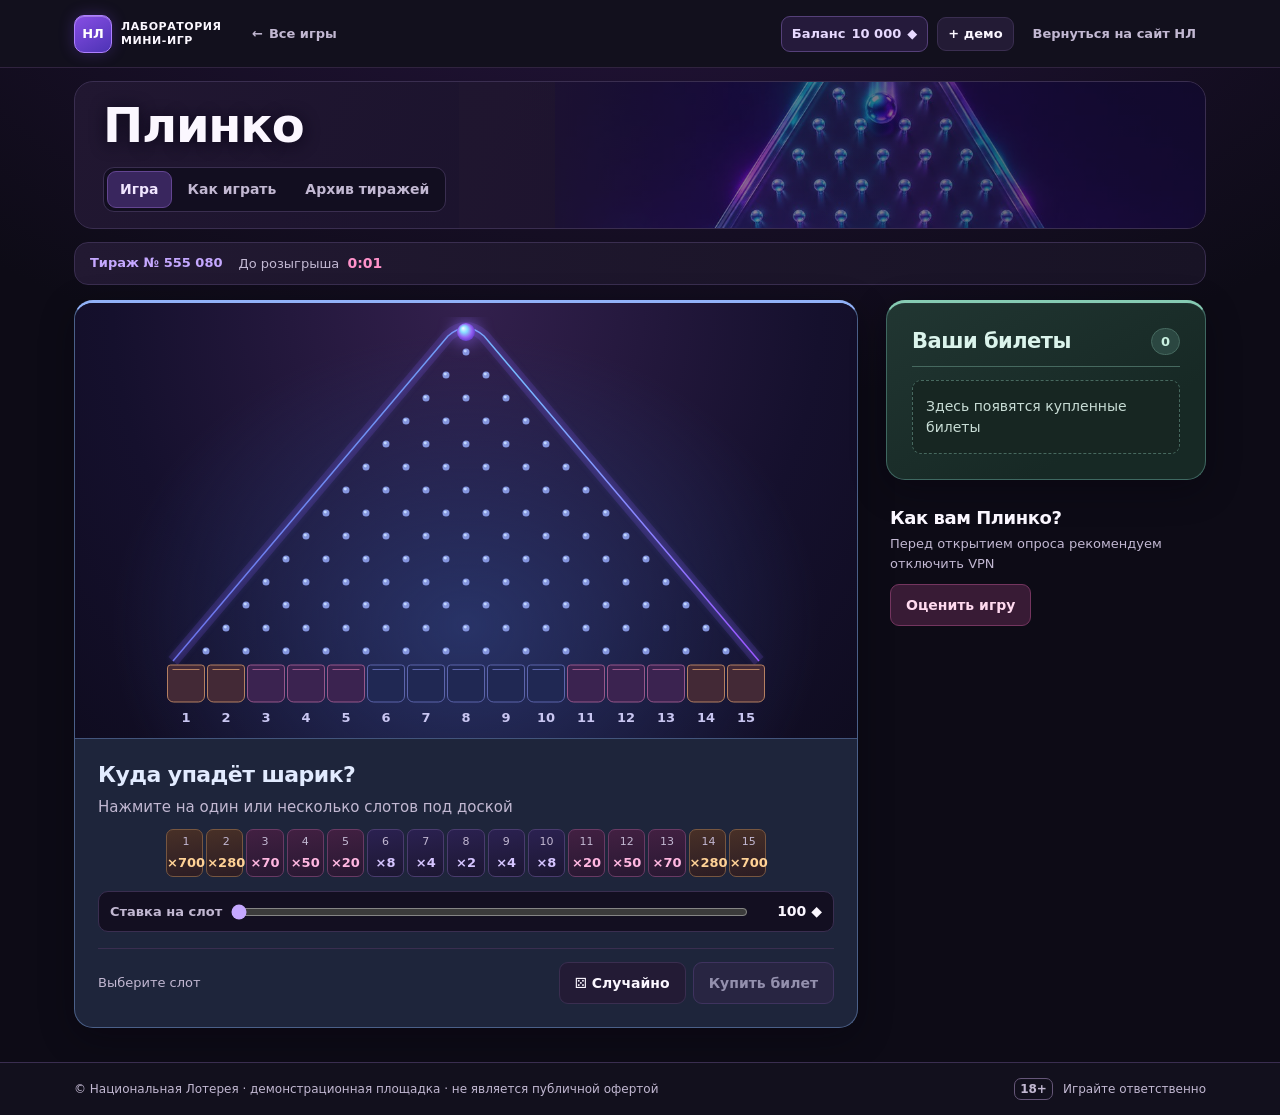
==== commit eb6f85d5: "Визуально разделить игровые панели и блоки опроса" ====
--- a/plinko.html
+++ b/plinko.html
@@ -16,8 +16,8 @@
 </script>
 <!-- /Yandex.Metrika counter -->
 <title>Плинко — Лаборатория мини-игр · Национальная Лотерея</title>
-<link rel="stylesheet" href="assets/css/common.css?v=1.2.2">
-<link rel="stylesheet" href="assets/css/plinko.css?v=1.2.2">
+<link rel="stylesheet" href="assets/css/common.css?v=1.2.3">
+<link rel="stylesheet" href="assets/css/plinko.css?v=1.2.3">
 <link rel="stylesheet" href="assets/css/archive.css">
 </head>
 <body class="plinko-page">
@@ -80,7 +80,7 @@
           <div class="ticket-list" id="plSlip"></div>
           <div class="result-banner" id="plBanner" role="status" hidden></div>
         </section>
-        <section class="card card-pad feedback-panel">
+        <section class="feedback-panel">
           <h2>Как вам Плинко?</h2>
           <p>Перед открытием опроса рекомендуем отключить VPN</p>
           <a class="btn btn-feedback" data-survey target="_blank" rel="noopener"
--- a/assets/css/common.css
+++ b/assets/css/common.css
@@ -140,8 +140,12 @@
 
 .card { min-width: 0; background: var(--panel); border: 1px solid var(--line); border-radius: var(--radius); box-shadow: var(--shadow); }
 .card-pad { padding: clamp(15px, 2.5vw, 25px); }
-.play-layout { display: grid; grid-template-columns: minmax(0, 1fr) minmax(275px, 320px); align-items: start; gap: var(--gap); }
-.play-main { min-width: 0; display: grid; gap: var(--gap); }
+.play-layout {
+  --play-gap: clamp(18px, 2.4vw, 28px);
+  display: grid; grid-template-columns: minmax(0, 1fr) minmax(275px, 320px);
+  align-items: start; gap: var(--play-gap);
+}
+.play-main { min-width: 0; display: grid; gap: var(--play-gap); }
 .section-heading p, .rules-note p, .rule-grid p, .table-note, .feedback-panel p { color: var(--muted); margin-top: 8px; }
 .section-heading p { max-width: 66ch; }
 .rules-heading { margin: 5px 0 16px; }
@@ -158,20 +162,27 @@
 .nl-table .r { text-align: right; white-space: nowrap; }
 
 .tickets-heading, .ticket-line, .purchase-bar { display: flex; align-items: center; justify-content: space-between; gap: 12px; }
-.tickets-heading { margin-bottom: 15px; }
-.tickets-heading h2, .feedback-panel h2 { font-size: 21px; }
+.tickets-panel {
+  border-color: #3f6861; border-top: 3px solid #86cbb3;
+  background: linear-gradient(150deg, #213632, #172925 72%);
+}
+.tickets-heading { margin-bottom: 13px; padding-bottom: 11px; border-bottom: 1px solid #46695f; }
+.tickets-heading h2 { color: #dbf4ec; font-size: 21px; }
 .count-badge {
   min-width: 29px; padding: 3px 8px; text-align: center;
-  border-radius: 30px; background: var(--soft); color: var(--purple); font-weight: 750; font-size: 13px;
+  border: 1px solid #46695f; border-radius: 30px; background: #2b4741;
+  color: #c9f0e0; font-weight: 750; font-size: 13px;
 }
 .ticket-list { display: grid; gap: 8px; }
 .empty-state {
   color: var(--muted); font-size: 14px; padding: 15px 13px;
   border: 1px dashed #59466e; border-radius: var(--small); background: var(--well);
 }
+.tickets-panel .empty-state { color: #c8dcd5; border-color: #47695f; background: #172622; }
 .ticket-row { font-size: 13px; min-width: 0; padding: 10px 11px; border-radius: var(--small); border: 1px solid var(--line); }
 .ticket-row p { color: var(--muted); margin-top: 4px; }
 .ticket-main { background: #211932; }
+.tickets-panel .ticket-main { background: #213632; border-color: #3c5b53; }
 .ticket-extra { background: #2c182c; border-color: #54304e; }
 .ticket-line > :last-child { text-align: right; }
 .ticket-line > b { white-space: nowrap; }
--- a/assets/css/plinko.css
+++ b/assets/css/plinko.css
@@ -1,7 +1,7 @@
-.pl-stage { overflow: hidden; }
+.pl-stage { overflow: hidden; border-color: #4b6089; border-top: 3px solid #91b1f8; background: #1e253b; }
 .board-art {
   display: grid; place-items: center; padding: 14px 13px 10px;
-  border-bottom: 1px solid var(--line);
+  border-bottom: 1px solid #43557c;
   background:
     radial-gradient(ellipse at 50% 74%, #283367 0%, transparent 64%),
     radial-gradient(ellipse at 50% 0%, #33204d 0%, #15102d 64%, #0f0c20);
@@ -24,7 +24,7 @@
 #plSelectedKey { color: #b8eeff; }
 #plSelectedKey span { background: #a1eaff; box-shadow: 0 0 7px #5ccfff; }
 .pl-controls { padding: clamp(14px, 2.5vw, 23px); }
-.pl-controls h2 { font-size: 22px; }
+.pl-controls h2 { color: #e2ebff; font-size: 22px; }
 .slots-grid {
   display: grid; grid-template-columns: repeat(15, minmax(0, 1fr)); gap: 3px;
   max-width: 600px; margin: 11px auto 14px;
@@ -60,7 +60,9 @@
 .result-banner > strong { display: block; margin-block: 3px; font-size: 19px; }
 .result-banner.win { background: var(--green-soft); }
 .result-banner.win b { color: var(--green); }
-.feedback-panel { background: linear-gradient(145deg, #2b182d, var(--panel) 80%); border-color: #50344f; }
+.feedback-panel { padding-inline: 4px; }
+.feedback-panel h2 { font-size: 18px; }
+.feedback-panel p { margin-top: 5px; font-size: 13px; }
 .pl-static-example { display: flex; margin-top: 9px; gap: 5px; flex-wrap: wrap; }
 .pl-static-example > * {
   padding: 4px 8px; border-radius: 7px; background: var(--soft); color: var(--purple); font-size: 13px;
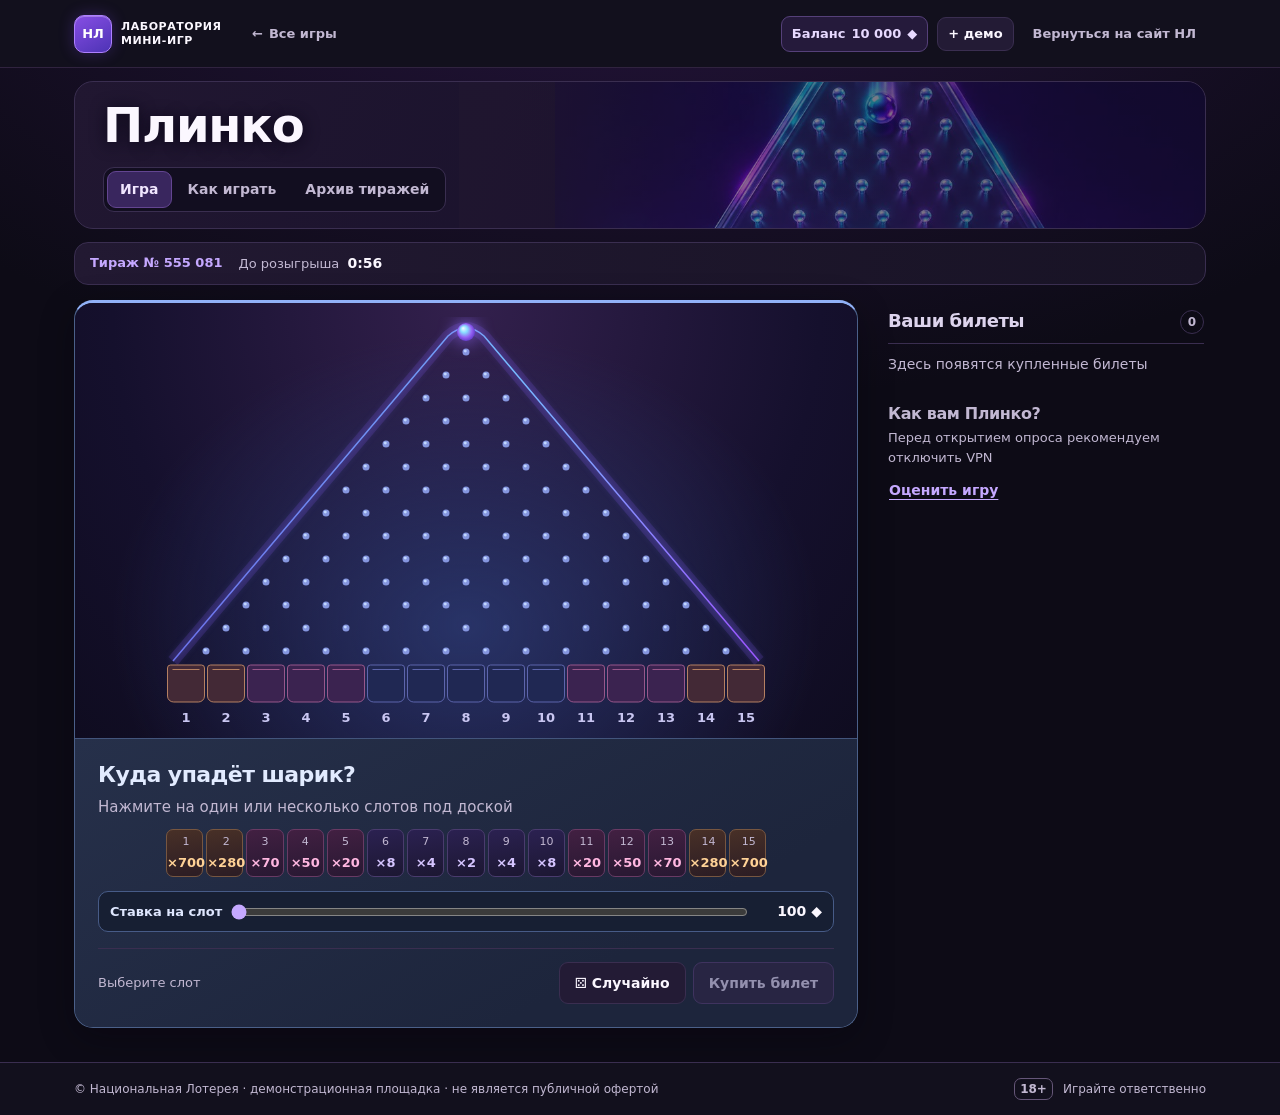
==== commit a3d715e1: "Вернуть акцент на выбор ставки и упростить списки билетов" ====
--- a/plinko.html
+++ b/plinko.html
@@ -16,8 +16,8 @@
 </script>
 <!-- /Yandex.Metrika counter -->
 <title>Плинко — Лаборатория мини-игр · Национальная Лотерея</title>
-<link rel="stylesheet" href="assets/css/common.css?v=1.2.3">
-<link rel="stylesheet" href="assets/css/plinko.css?v=1.2.3">
+<link rel="stylesheet" href="assets/css/common.css?v=1.2.4">
+<link rel="stylesheet" href="assets/css/plinko.css?v=1.2.4">
 <link rel="stylesheet" href="assets/css/archive.css">
 </head>
 <body class="plinko-page">
@@ -75,7 +75,7 @@
       </div>
 
       <aside class="play-main">
-        <section class="card card-pad tickets-panel">
+        <section class="tickets-panel">
           <div class="tickets-heading"><h2>Ваши билеты</h2><span class="count-badge" id="plSlipCnt">0</span></div>
           <div class="ticket-list" id="plSlip"></div>
           <div class="result-banner" id="plBanner" role="status" hidden></div>
--- a/assets/css/common.css
+++ b/assets/css/common.css
@@ -162,31 +162,31 @@
 .nl-table .r { text-align: right; white-space: nowrap; }
 
 .tickets-heading, .ticket-line, .purchase-bar { display: flex; align-items: center; justify-content: space-between; gap: 12px; }
-.tickets-panel {
-  border-color: #3f6861; border-top: 3px solid #86cbb3;
-  background: linear-gradient(150deg, #213632, #172925 72%);
-}
-.tickets-heading { margin-bottom: 13px; padding-bottom: 11px; border-bottom: 1px solid #46695f; }
-.tickets-heading h2 { color: #dbf4ec; font-size: 21px; }
+.tickets-panel { min-width: 0; padding: 10px 2px 0; }
+.tickets-heading { margin-bottom: 8px; padding-bottom: 9px; border-bottom: 1px solid var(--line); }
+.tickets-heading h2 { color: #ddd4ed; font-size: 18px; }
 .count-badge {
-  min-width: 29px; padding: 3px 8px; text-align: center;
-  border: 1px solid #46695f; border-radius: 30px; background: #2b4741;
-  color: #c9f0e0; font-weight: 750; font-size: 13px;
+  min-width: 24px; padding: 2px 6px; text-align: center;
+  border: 1px solid var(--line); border-radius: 30px;
+  color: var(--muted); font-weight: 650; font-size: 12px;
 }
 .ticket-list { display: grid; gap: 8px; }
 .empty-state {
   color: var(--muted); font-size: 14px; padding: 15px 13px;
   border: 1px dashed #59466e; border-radius: var(--small); background: var(--well);
 }
-.tickets-panel .empty-state { color: #c8dcd5; border-color: #47695f; background: #172622; }
+.tickets-panel .empty-state { padding: 2px 0; border: 0; background: transparent; }
 .ticket-row { font-size: 13px; min-width: 0; padding: 10px 11px; border-radius: var(--small); border: 1px solid var(--line); }
 .ticket-row p { color: var(--muted); margin-top: 4px; }
 .ticket-main { background: #211932; }
-.tickets-panel .ticket-main { background: #213632; border-color: #3c5b53; }
 .ticket-extra { background: #2c182c; border-color: #54304e; }
+.tickets-panel .ticket-row {
+  padding: 5px 0 10px; border: 0; border-bottom: 1px solid var(--line);
+  border-radius: 0; background: transparent;
+}
 .ticket-line > :last-child { text-align: right; }
 .ticket-line > b { white-space: nowrap; }
-.tickets-panel .btn, .feedback-panel .btn { margin-top: 11px; }
+.tickets-panel .btn { margin-top: 11px; }
 .tickets-note { margin-top: 10px; color: var(--muted); font-size: 13px; }
 .purchase-bar { margin-top: 16px; padding-top: 13px; border-top: 1px solid var(--line); }
 .purchase-info { display: grid; color: var(--muted); font-size: 13px; }
--- a/assets/css/plinko.css
+++ b/assets/css/plinko.css
@@ -23,7 +23,7 @@
 .board-key span { width: 9px; height: 9px; border-radius: 3px; background: #b48aff; box-shadow: 0 0 7px #a56af8; }
 #plSelectedKey { color: #b8eeff; }
 #plSelectedKey span { background: #a1eaff; box-shadow: 0 0 7px #5ccfff; }
-.pl-controls { padding: clamp(14px, 2.5vw, 23px); }
+.pl-controls { padding: clamp(14px, 2.5vw, 23px); background: linear-gradient(150deg, #26304a, #1d253c 72%); }
 .pl-controls h2 { color: #e2ebff; font-size: 22px; }
 .slots-grid {
   display: grid; grid-template-columns: repeat(15, minmax(0, 1fr)); gap: 3px;
@@ -45,8 +45,8 @@
 }
 .slotbtn[aria-pressed="true"] span { color: white; }
 .slotbtn.landed { outline: 2px solid var(--green); outline-offset: -2px; }
-.stake-row { display: flex; align-items: center; gap: 9px; padding: 9px 11px; background: var(--well); border: 1px solid var(--line); border-radius: 10px; }
-.stake-row label { color: var(--muted); font-size: 13px; font-weight: 650; }
+.stake-row { display: flex; align-items: center; gap: 9px; padding: 9px 11px; background: #171f33; border: 1px solid #475b87; border-radius: 10px; }
+.stake-row label { color: #dfe7ff; font-size: 13px; font-weight: 650; }
 .stake-row input { flex: 1; min-width: 55px; margin: 0; accent-color: var(--purple); }
 .stake-row output { min-width: 65px; font-weight: 750; font-size: 14px; text-align: right; }
 .pl-actions { display: flex; gap: 7px; flex-wrap: wrap; }
@@ -60,9 +60,14 @@
 .result-banner > strong { display: block; margin-block: 3px; font-size: 19px; }
 .result-banner.win { background: var(--green-soft); }
 .result-banner.win b { color: var(--green); }
-.feedback-panel { padding-inline: 4px; }
-.feedback-panel h2 { font-size: 18px; }
+.feedback-panel { padding-inline: 2px; }
+.feedback-panel h2 { color: var(--muted); font-size: 16px; }
 .feedback-panel p { margin-top: 5px; font-size: 13px; }
+.feedback-panel .btn-feedback {
+  min-height: 40px; margin-top: 3px; padding-inline: 0; color: var(--purple);
+  background: transparent; border-color: transparent; text-decoration: underline; text-underline-offset: 4px;
+}
+.feedback-panel .btn-feedback:hover { color: var(--ink); }
 .pl-static-example { display: flex; margin-top: 9px; gap: 5px; flex-wrap: wrap; }
 .pl-static-example > * {
   padding: 4px 8px; border-radius: 7px; background: var(--soft); color: var(--purple); font-size: 13px;
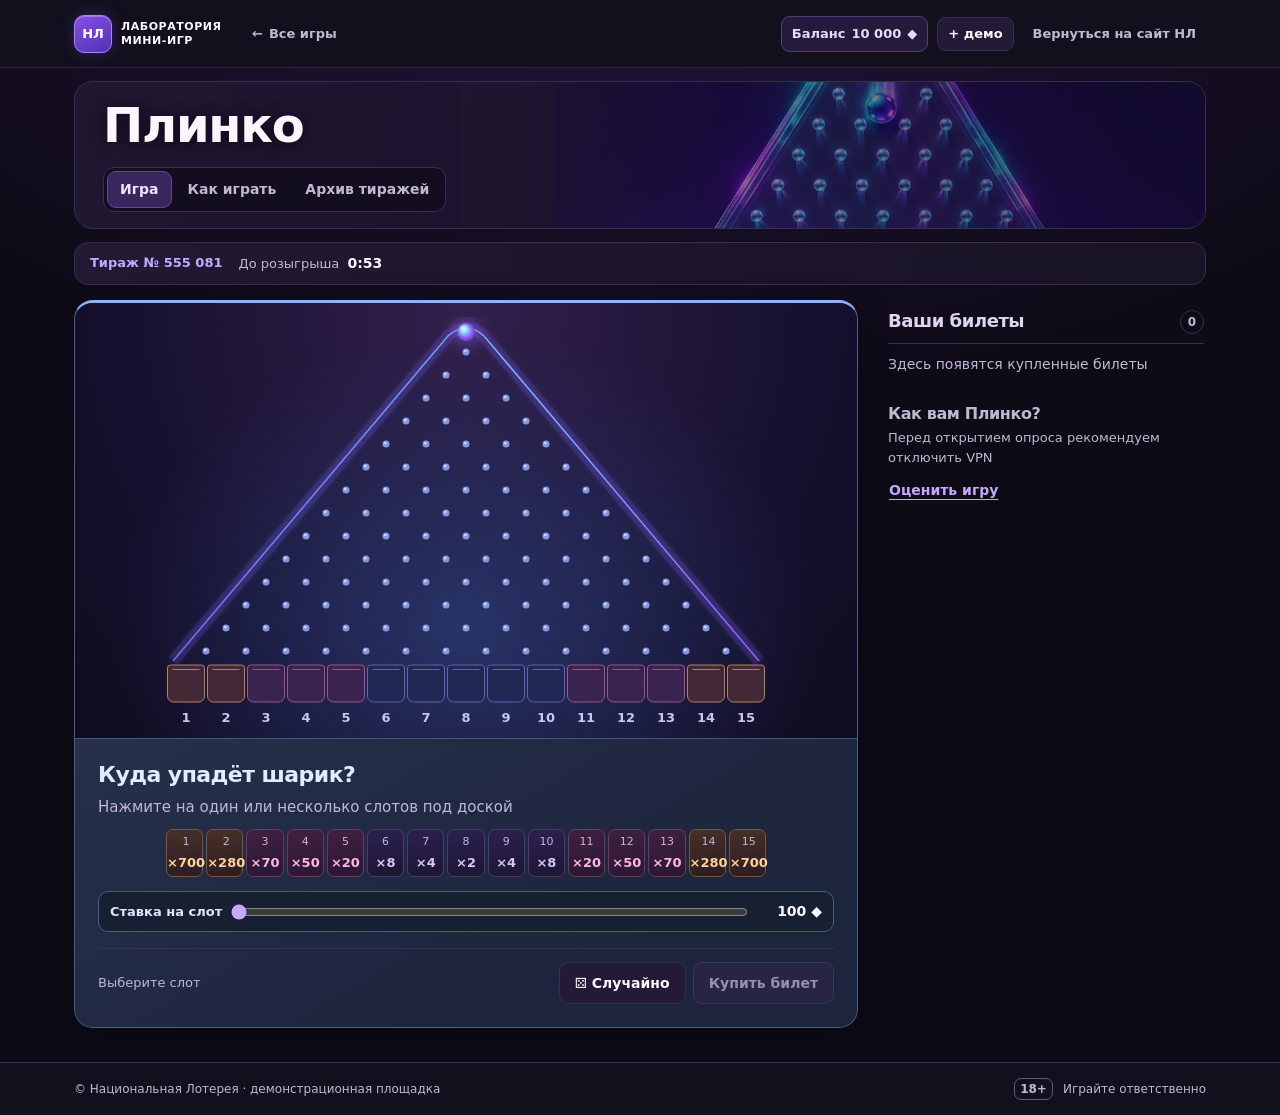
==== commit 484205b0: "Убрать фразу о публичной оферте из футера" ====
--- a/plinko.html
+++ b/plinko.html
@@ -155,7 +155,7 @@
 <script src="assets/js/nl-config.js?v=1.2.1"></script>
 <script src="assets/js/nl-ab.js"></script>
 <script src="assets/js/nl-track.js"></script>
-<script src="assets/js/nl-shell.js?v=1.2.2"></script>
+<script src="assets/js/nl-shell.js?v=1.2.5"></script>
 <script src="assets/js/nl-rules.js?v=1.2.1"></script>
 <script src="assets/js/nl-draw.js"></script>
 <script src="assets/js/nl-archive.js"></script>
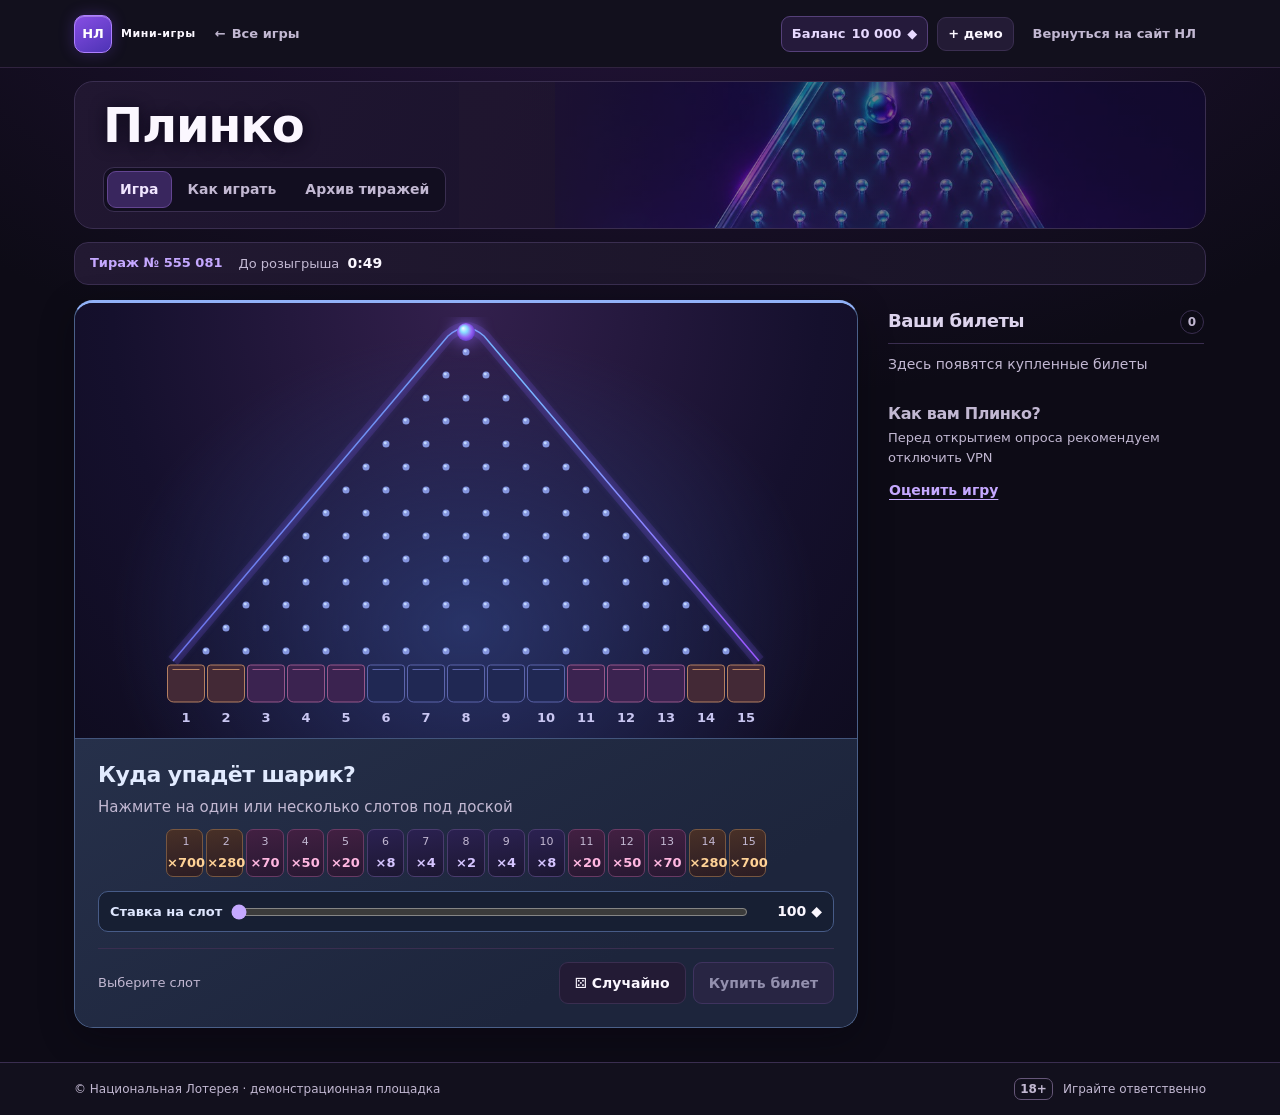
==== commit 6da497d3: "Переименовать площадку в «Мини-игры»" ====
--- a/plinko.html
+++ b/plinko.html
@@ -15,7 +15,7 @@
     ym(113672659, 'init', {ssr:true, webvisor:true, clickmap:true, ecommerce:"dataLayer", referrer: document.referrer, url: location.href, accurateTrackBounce:true, trackLinks:true});
 </script>
 <!-- /Yandex.Metrika counter -->
-<title>Плинко — Лаборатория мини-игр · Национальная Лотерея</title>
+<title>Плинко — Мини-игры · Национальная Лотерея</title>
 <link rel="stylesheet" href="assets/css/common.css?v=1.2.4">
 <link rel="stylesheet" href="assets/css/plinko.css?v=1.2.4">
 <link rel="stylesheet" href="assets/css/archive.css">
@@ -152,10 +152,10 @@
 
 <footer id="nlFooter"></footer>
 
-<script src="assets/js/nl-config.js?v=1.2.1"></script>
+<script src="assets/js/nl-config.js?v=1.2.8"></script>
 <script src="assets/js/nl-ab.js"></script>
 <script src="assets/js/nl-track.js"></script>
-<script src="assets/js/nl-shell.js?v=1.2.5"></script>
+<script src="assets/js/nl-shell.js?v=1.2.8"></script>
 <script src="assets/js/nl-rules.js?v=1.2.1"></script>
 <script src="assets/js/nl-draw.js"></script>
 <script src="assets/js/nl-archive.js"></script>
